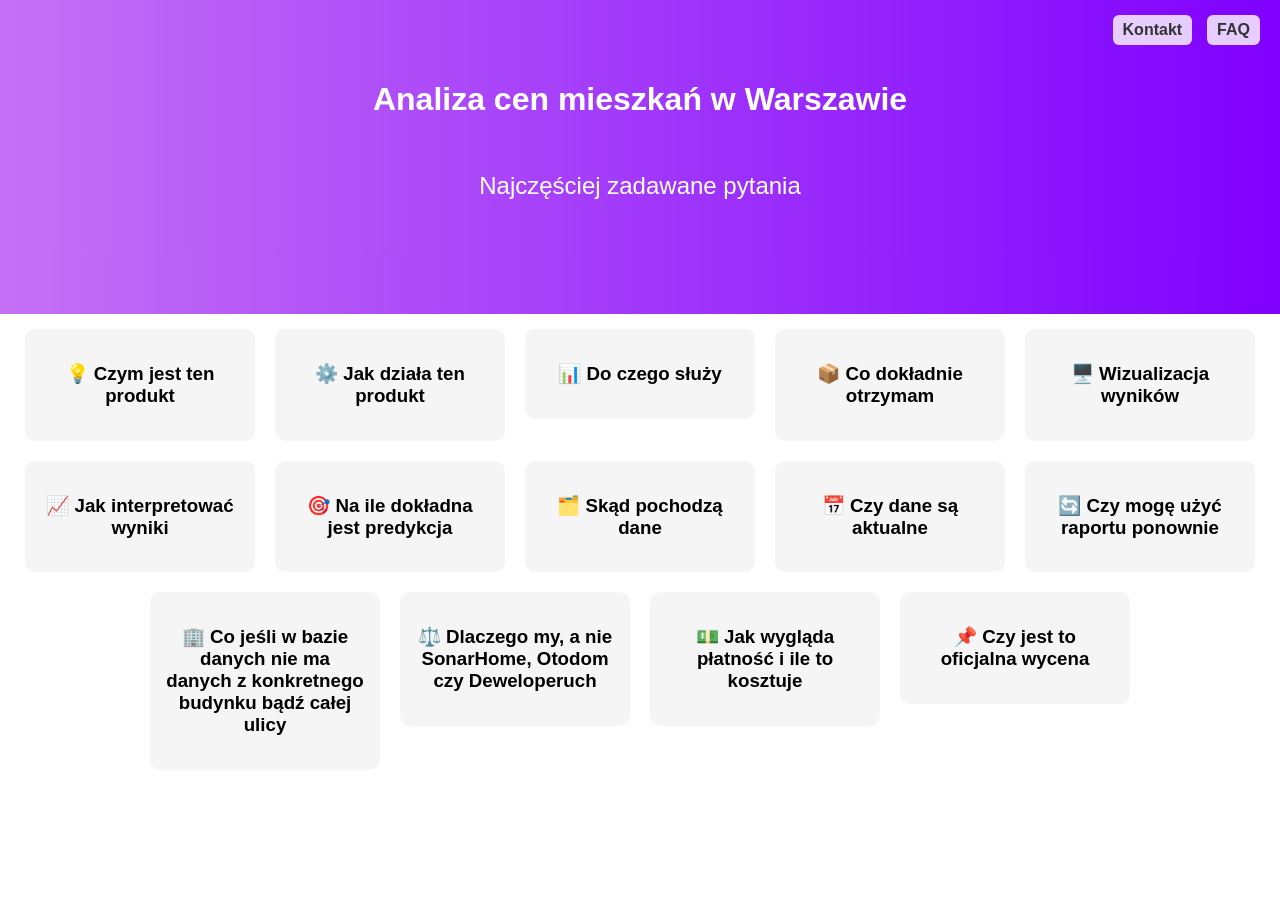
==== frontend/FAQ.html @ 6423ba49 "dodanie niegotowych front i backend" ====
<!DOCTYPE html>
<html lang="en">
<head>
    <meta charset="UTF-8">
    <title>FAQ</title>
    <link rel="stylesheet" href="stylee.css">

</head>
<body>

<div class="top-links">
    <a href="kontakt.html">Kontakt</a>
    <a href="FAQ.html">FAQ</a>
</div>


<div class="hero_violet">
    <h1>Analiza cen mieszkań w Warszawie</h1>
    <p>Najczęściej zadawane pytania</p>

</div>
<div class="features">
    <div class="feature-box-faq">
        <h3>💡 Czym jest ten produkt</h3>
        <p class = "answer">To narzędzie, które pozwala oszacować realną wartość mieszkania na podstawie rzeczywistych transakcji uzyskanych z danych Ministerstwa Rozwoju i Technologii.</p>
    </div>


    <div class="feature-box-faq">
        <h3>⚙️ Jak działa ten produkt</h3>
        <p class = "answer">Po podaniu odpowiednich danych, model uczenia maszynowego, oparty na regresji liniowej, przewiduje przybliżoną cenę za metr kwadratowy mieszkania na podstawie 50 000 faktycznych rekordów transakcyjnych. </p>
    </div>

    <div class="feature-box-faq">
        <h3>📊️ Do czego służy</h3>
        <p class = "answer">Narzędzie pomaga ocenić, czy cena mieszkania jest zawyżona, zaniżona czy też adekwatna.
        Może być wykorzystane przy zakupie, sprzedaży lub analizie inwestycji.</p>
    </div>


    <div class="feature-box-faq">
        <h3>📦️ Co dokładnie otrzymam</h3>
        <p class = "answer">Końcowym produktem jest raport zawierający predykcję wartości mieszkania dla wskazanego adresu i parametrów.
Dodatkowo raport zawiera zagregowane dane transakcyjne z najbliższej okolicy.
Jeśli ulica występuje w bazie – otrzymasz również dane dla ulicy, a jeśli dostępne są dane dla konkretnego adresu – także dla budynku.</p>
    </div>


    <div class="feature-box-faq">
        <h3>🖥️  Wizualizacja wyników</h3>
        <a href="wynikidisplay.html" class="feature-link">
            <p class = "answer">Kliknij, aby przejść do wizualizacji otrzymanych wyników</p>
        </a>
    </div>




    <div class="feature-box-faq">
        <h3>📈 Jak interpretować wyniki</h3>
        <p class = "answer">Wynik należy traktować jako realistyczną estymację ceny rynkowej, a nie dokładną wycenę notarialną.
        Najlepiej porównać go z cenami ofert i potraktować jako punkt odniesienia przy negocjacjach.</p>
    </div>




    <div class="feature-box-faq">
        <h3>🎯 Na ile dokładna jest predykcja</h3>
        <p class="answer">
            Średni błąd przewidywania wynosi około 7%.
            Oznacza to, że dla większości mieszkań model trafia bardzo blisko realnej ceny rynkowej.
            <br><br>
            Dokładność zależy jednak od dostępności danych – w lokalizacjach z dużą liczbą transakcji
            (np. popularne dzielnice) wyniki są bardziej precyzyjne.
            <br><br>
            W przypadku rzadkich adresów lub nietypowych mieszkań (np. bardzo duży metraż,
            wysoki standard, unikalna lokalizacja), odchylenie może być większe.
            <br><br>
            Raport najlepiej traktować jako solidny punkt odniesienia do oceny,
            czy dana oferta jest zawyżona lub atrakcyjna.
        </p>
    </div>

    <div class="feature-box-faq">
        <h3>🗂️ Skąd pochodzą dane</h3>
        <p class = "answer">Dane pochodzą z rejestru cen nieruchomości publikowanego przez Ministerstwo Rozwoju i Technologii (geoportal.gov.pl).
Są to oficjalne ceny transakcyjne zawarte w aktach notarialnych.</p>
    </div>



    <div class="feature-box-faq">
        <h3>📅 Czy dane są aktualne</h3>
        <p class = "answer">Dane obejmują lata 2024–obecnie i są reprezentatywne dla aktualnych warunków rynkowych.</p>
    </div>

    <div class="feature-box-faq">

        <h3>🔄 Czy mogę użyć raportu ponownie</h3>
        <p class = "answer">Po zakupie raport będzie dostępny na stronie przez godzinę od kliknięcia w "wygeneruj wyniki". Dokument ZIP z gotowymi do pobrania plikami przedstawiającymi całość raportu i danych można w tym czasie pobierać dowolnie, a pobrane pliki będą już na zawsze do Państwa dyspozycji.</p>
    </div>

    <div class="feature-box-faq">
        <h3>🏢 Co jeśli w bazie danych nie ma danych z konkretnego budynku bądź całej ulicy</h3>
        <p class = "answer">W przypadku braku budynku, raport generowany jest w głównej mierze w oparciu o dane transakcyjne ze wskazanej ulicy i najbliższej okolicy.
        <br><br>
            W przypadku braku jakichkolwiek danych ze wskazanej ulicy, raport generwoany jest w oparciu o najbliższą okolicę.
        </p>
    </div>


    <div class="feature-box-faq">
        <h3>⚖️ Dlaczego my, a nie SonarHome, Otodom czy Deweloperuch</h3>
        <p class = "answer">Na rynku istnieją różne narzędzia do analizy cen mieszkań, jednak każde z nich ma swoje ograniczenia.
<br><br>
Serwisy takie jak SonarHome oferują wyceny po podaniu danych kontaktowych (np. e-mail i telefon), co często wiąże się z dalszym kontaktem marketingowym oraz nie oferują danych z okolicy.
<br><br>
Portale ogłoszeniowe, takie jak Otodom, prezentują głównie ceny ofertowe, które mogą znacząco odbiegać od rzeczywistych cen transakcyjnych.
<br><br>
Z kolei narzędzia analizujące konkretne adresy, takie jak Deweloperuch, pokazują dane historyczne, ale nie oferują predykcji dopasowanej do parametrów konkretnego mieszkania.
<br><br>
Ten raport łączy wszystkie te elementy – wykorzystuje rzeczywiste dane transakcyjne, które podane są w raporcie i generuje spersonalizowaną predykcję ceny dla wskazanego mieszkania. Dzięki temu otrzymujesz pełniejszy i bardziej realistyczny obraz rynku niż w przypadku pojedynczych narzędzi.
        </p>

    </div>



    <div class="feature-box-faq">
        <h3>💵 Jak wygląda płatność i ile to kosztuje</h3>
        <p class = "answer">Płatność odbywa się online za pomocą bezpiecznego systemu Stripe. Po wprowadzeniu danych mieszkania zostaniesz przekierowany do formularza płatności, gdzie możesz zapłacić kartą.
            <br><br>
            Koszt raportu to 5 zł – jest to jednorazowa opłata za wygenerowanie pełnego raportu dla wybranego mieszkania. Po opłaceniu natychmiast uzyskujesz dostęp do wyników.
            <br><br>
            Nie wymagamy zakładania konta ani podawania dodatkowych danych kontaktowych – płacisz tylko za konkretny raport i od razu go otrzymujesz. </p>
    </div>

    <div class="feature-box-faq">
        <h3>📌 Czy jest to oficjalna wycena</h3>
        <p class = "answer">Nie – raport ma charakter informacyjny i nie zastępuje wyceny rzeczoznawcy majątkowego.</p>
    </div>


</div>




<script>
document.querySelectorAll(".feature-box-faq").forEach(box => {
    box.addEventListener("click", () => {
        box.classList.toggle("active");
    });
});
</script>

</body>
</html>
---- frontend/stylee.css ----
body {
    margin: 0;
    font-family: Arial;
    text-align: center;
}


.top-links {
    position: fixed;
    top: 15px;
    right: 20px;
    display: flex;
    gap: 15px;
    z-index: 999;
}

.top-links a {
    text-decoration: none;
    color: #333;
    font-weight: 600;
    background: rgba(255,255,255,0.8);
    padding: 6px 10px;
    border-radius: 6px;
}

.top-links a:hover {
    background: #fff;
}



/* HERO */
.hero {
    background: linear-gradient(to right, #4facfe, #00f2fe);
    color: white;
    padding: 60px 20px;
}

.hero_violet {
    background: linear-gradient(to right, #c471f5, #7f00ff);
    color: white;
    padding: 60px 20px;
}

.hero h1 {
    font-size: 2.5rem;
}

.hero p {
    font-size: 1.2rem;
}

.hero_violet p {
    padding: 30px;
    font-size: 1.5rem;
}



/* BUTTON */
.main-btn {
    display: inline-block;
    margin-top: 20px;
    padding: 12px 25px;
    background: white;
    color: #333;
    text-decoration: none;
    border-radius: 8px;
    font-weight: bold;
}

/* FEATURES */
.features {
    display: flex;
    justify-content: center;
    gap: 20px;
    padding: 15px;
    flex-wrap: wrap; /* 🔥 ważne */
    align-items: flex-start;
}

.feature-box {
    width: 225px;
    padding: 8px;
    border-radius: 10px;
    background: #f5f5f5;
}




.feature-box-faq {
    width: 200px;
    padding: 15px;
    border-radius: 10px;
    background: #f5f5f5;
    cursor: pointer;

}

.answer {
    display: none;
    margin-top: 10px;
}

.feature-box-faq.active .answer {
    display: block;
}



/* 📱 MOBILE */
@media (max-width: 768px) {

        .top-links {
        top: 10px;
        right: 10px;
        gap: 10px;
    }

    .top-links a {
        font-size: 14px;
        padding: 5px 8px;
    }



    .hero {
        padding: 60px 15px;
    }

    .hero h1 {
        font-size: 1.8rem;
    }

    .hero p {
        font-size: 1rem;
    }

    .features {
        flex-direction: column;
        align-items: center;
    }

    .feature-box {
        width: 90%; /* zamiast sztywnego 250px */
    }
}
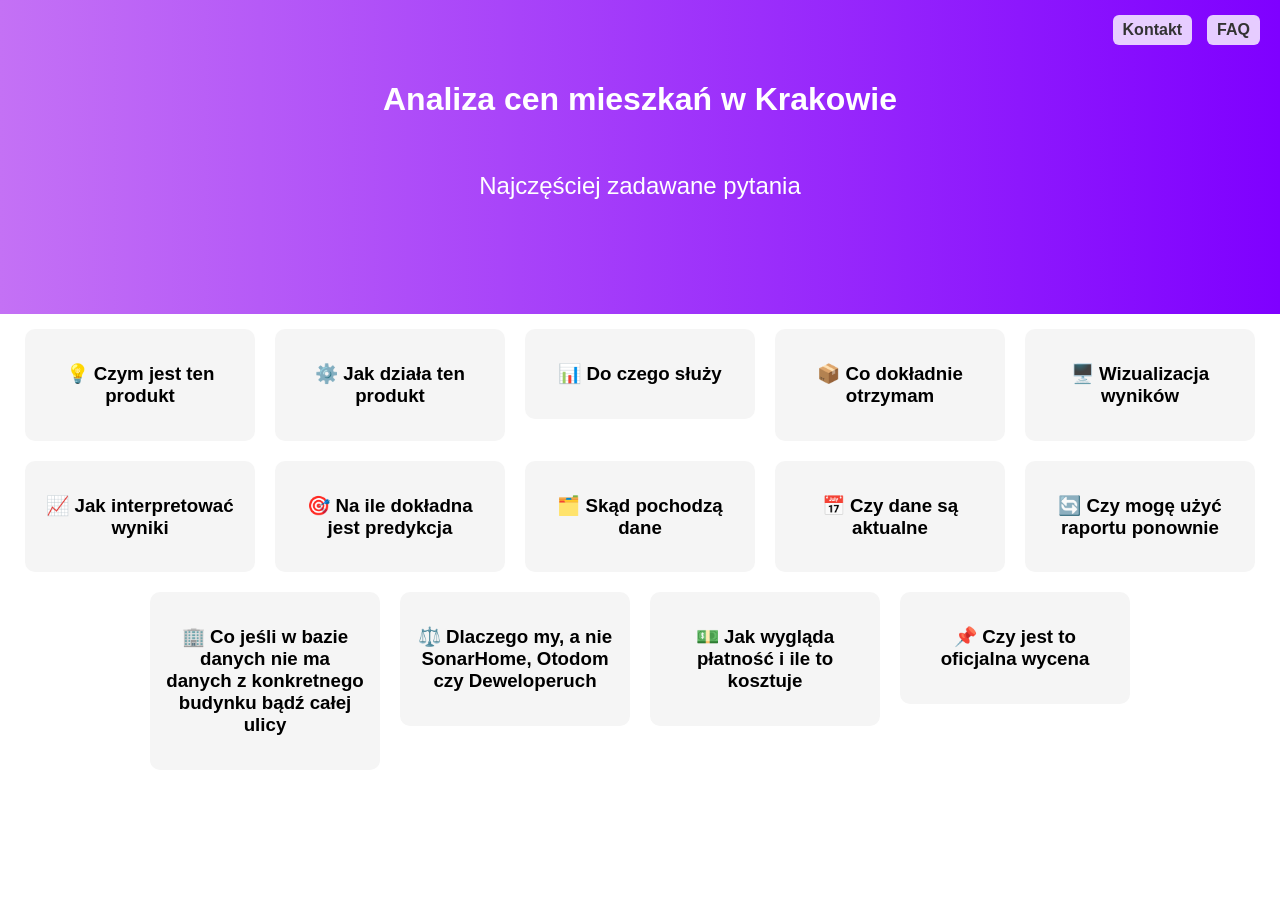
==== commit 90aa0f62: "poprawka api" ====
--- a/frontend/FAQ.html
+++ b/frontend/FAQ.html
@@ -15,7 +15,7 @@
 
 
 <div class="hero_violet">
-    <h1>Analiza cen mieszkań w Warszawie</h1>
+    <h1>Analiza cen mieszkań w Krakowie</h1>
     <p>Najczęściej zadawane pytania</p>
 
 </div>
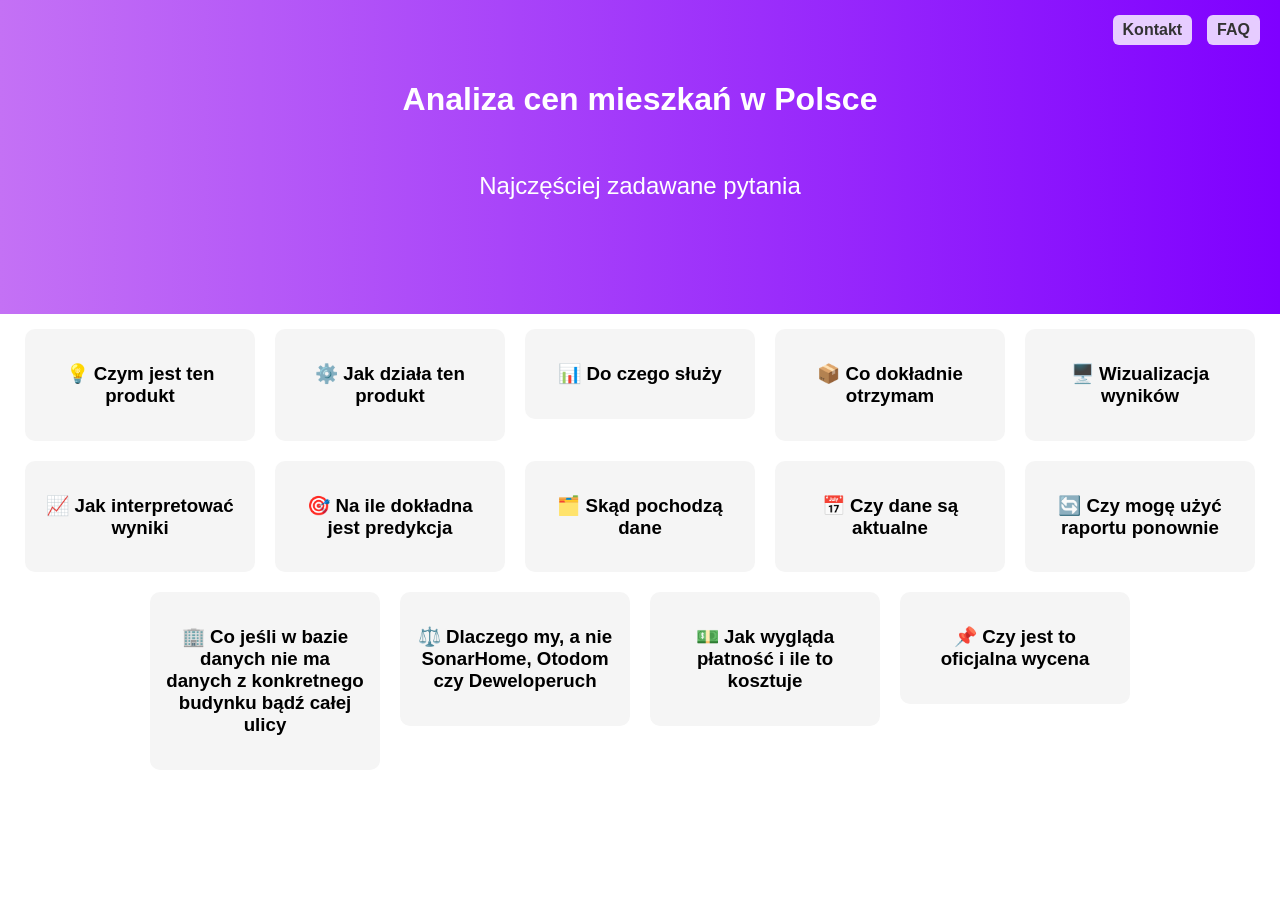
==== commit afeb842d: "poprawka w faq" ====
--- a/frontend/FAQ.html
+++ b/frontend/FAQ.html
@@ -15,7 +15,7 @@
 
 
 <div class="hero_violet">
-    <h1>Analiza cen mieszkań w Krakowie</h1>
+    <h1>Analiza cen mieszkań w Polsce</h1>
     <p>Najczęściej zadawane pytania</p>
 
 </div>
@@ -28,7 +28,7 @@
 
     <div class="feature-box-faq">
         <h3>⚙️ Jak działa ten produkt</h3>
-        <p class = "answer">Po podaniu odpowiednich danych, model uczenia maszynowego, oparty na regresji liniowej, przewiduje przybliżoną cenę za metr kwadratowy mieszkania na podstawie 50 000 faktycznych rekordów transakcyjnych. </p>
+        <p class = "answer">Po podaniu odpowiednich danych, model uczenia maszynowego, oparty na regresji liniowej, przewiduje przybliżoną cenę za metr kwadratowy mieszkania na podstawie 17 000 faktycznych rekordów transakcyjnych. </p>
     </div>
 
     <div class="feature-box-faq">
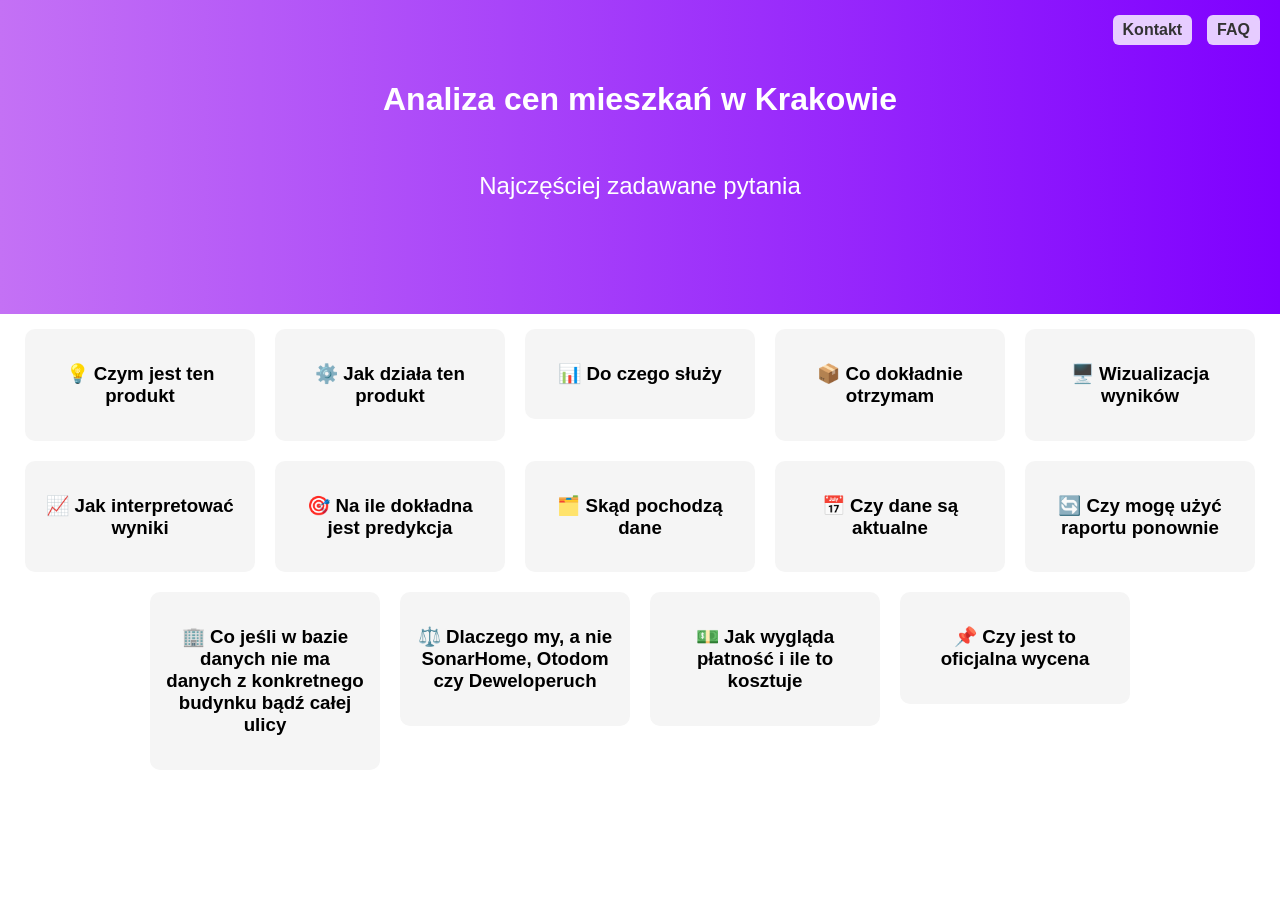
==== commit 24ad71c9: "droban zmiana w faq" ====
--- a/frontend/FAQ.html
+++ b/frontend/FAQ.html
@@ -15,7 +15,7 @@
 
 
 <div class="hero_violet">
-    <h1>Analiza cen mieszkań w Polsce</h1>
+    <h1>Analiza cen mieszkań w Krakowie</h1>
     <p>Najczęściej zadawane pytania</p>
 
 </div>
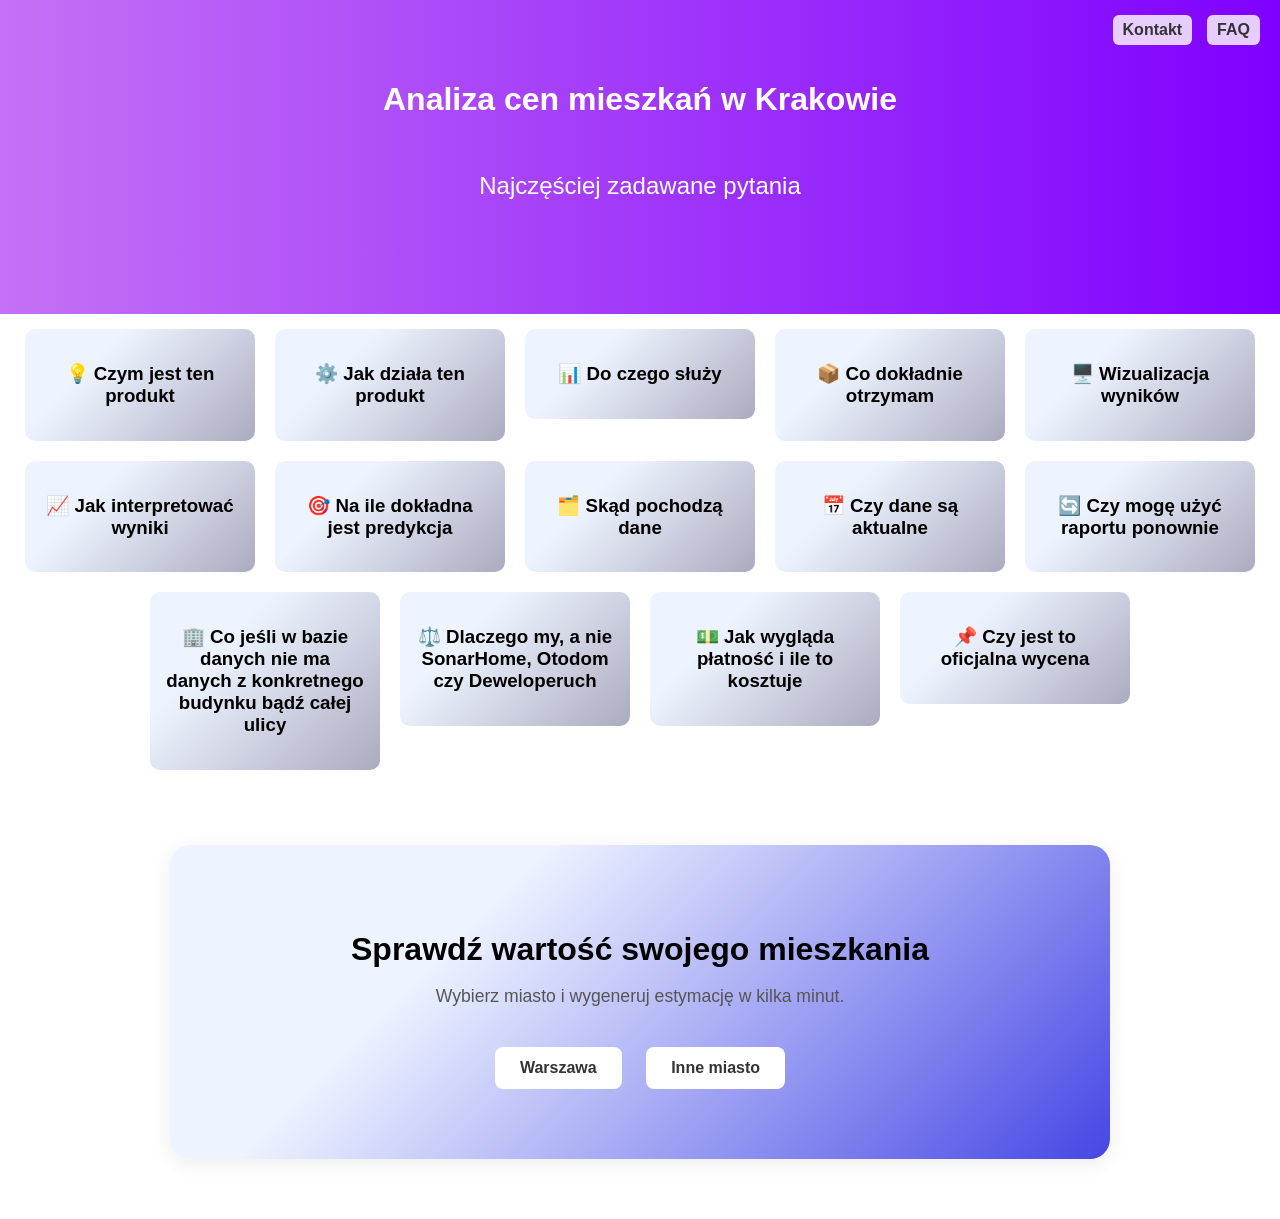
==== commit 78708735: "poprawka we froncie" ====
--- a/frontend/FAQ.html
+++ b/frontend/FAQ.html
@@ -144,7 +144,18 @@
 
 </div>
 
+<div class="cta">
+    <h2>Sprawdź wartość swojego mieszkania</h2>
+    <p>Wybierz miasto i wygeneruj estymację w kilka minut.</p>
 
+    <a href="https://krakowskieceny-pl.onrender.com/" class="main-btn">
+        Warszawa
+    </a>
+
+    <a href="https://polskieceny-pl.onrender.com" class="main-btn">
+        Inne miasto
+    </a>
+</div>
 
 
 <script>
--- a/frontend/stylee.css
+++ b/frontend/stylee.css
@@ -83,7 +83,12 @@
     width: 225px;
     padding: 8px;
     border-radius: 10px;
-    background: #f5f5f5;
+    background: linear-gradient(
+    135deg,
+    #eef4ff 30%,
+        #ababc0 100%
+
+);
 }
 
 
@@ -93,7 +98,12 @@
     width: 200px;
     padding: 15px;
     border-radius: 10px;
-    background: #f5f5f5;
+    background: linear-gradient(
+        135deg,
+        #eef4ff 30%,
+        #ababc0 100%
+
+    );
     cursor: pointer;
 
 }
@@ -107,42 +117,205 @@
     display: block;
 }
 
+.seo-text {
+    max-width: 900px;
+    margin: 30px auto;
+    padding: 5px;
+    background: linear-gradient(
+    135deg,
+    #f9fafc 30%,
+    #7b7b8a 100%
+
+
+);
+    border-radius: 12px;
+    box-shadow: 0 8px 25px rgba(0,0,0,0.05);
+    line-height: 1.7;
+
+}
+
+.seo-text h2 {
+    font-size: 28px;
+    margin-bottom: 20px;
+    color: #1a1a1a;
+}
+
+.seo-text p {
+    font-size: 16px;
+    color: #444;
+    margin-bottom: 15px;
+}
+
+.seo-text strong {
+    color: #000;
+}
+
+.cta {
+    text-align: center;
+    padding: 60px 20px;
+    margin: 60px auto;
+    max-width: 900px;
+    border-radius: 20px;
+    background: linear-gradient(
+    135deg,
+    #eef4ff 30%,
+    #4646e5 100%
+
+);
+    box-shadow: 0 4px 20px rgba(0,0,0,0.08);
+}
+
+.cta h2 {
+    font-size: 2rem;
+    margin-bottom: 15px;
+}
+
+.cta p {
+    font-size: 1.1rem;
+    color: #555;
+    margin-bottom: 30px;
+}
+
+.cta .main-btn {
+    display: inline-block;
+    margin: 10px;
+}
 
 
 /* 📱 MOBILE */
 @media (max-width: 768px) {
 
-        .top-links {
+    /* TOP LINKS */
+    .top-links {
         top: 10px;
         right: 10px;
-        gap: 10px;
+        gap: 8px;
+        flex-direction: column;
+        align-items: flex-end;
     }
 
     .top-links a {
-        font-size: 14px;
+        font-size: 13px;
         padding: 5px 8px;
     }
 
-
-
+    /* HERO */
     .hero {
-        padding: 60px 15px;
+        padding: 50px 15px;
     }
 
     .hero h1 {
-        font-size: 1.8rem;
+        font-size: 1.6rem;
+        line-height: 1.3;
     }
 
     .hero p {
-        font-size: 1rem;
-    }
-
+        font-size: 0.95rem;
+    }
+
+
+    .hero_violet {
+    padding: 50px 15px;
+}
+
+.hero_violet p {
+    font-size: 1rem;
+    padding: 15px 0;
+}
+
+    /* BUTTON */
+    .main-btn {
+        display: block;
+        width: 100%;
+        max-width: 280px;
+        margin: 10px auto;
+    }
+
+    /* FEATURES */
     .features {
         flex-direction: column;
         align-items: center;
-    }
-
-    .feature-box {
-        width: 90%; /* zamiast sztywnego 250px */
+        gap: 15px;
+    }
+
+    .feature-box,
+    .feature-box-faq {
+        width: 90%;
+        max-width: 350px;
+    }
+
+    /* SEO TEXT */
+    .seo-text {
+        margin: 20px 10px;
+        padding: 15px;
+    }
+
+    .seo-text h2 {
+        font-size: 20px;
+    }
+
+    .seo-text p {
+        font-size: 14px;
+    }
+
+    /* CTA */
+    .cta {
+        padding: 40px 15px;
+        margin: 30px 10px;
+    }
+
+    .cta h2 {
+        font-size: 1.5rem;
+    }
+
+    .cta p {
+        font-size: 1rem;
+    }
+}
+
+@media (min-width: 769px) and (max-width: 1024px) {
+
+    /* HERO */
+    .hero h1 {
+        font-size: 2rem;
+    }
+
+    .hero p {
+        font-size: 1.1rem;
+    }
+    .hero_violet {
+    padding: 50px 15px;
+}
+
+.hero_violet p {
+    font-size: 1rem;
+    padding: 15px 0;
+}
+
+    /* FEATURES */
+    .features {
+        flex-wrap: wrap;
+        gap: 15px;
+    }
+
+    .feature-box,
+    .feature-box-faq {
+        width: 45%;
+    }
+
+    /* BUTTON */
+    .main-btn {
+        margin: 10px 8px;
+    }
+
+    /* SEO TEXT */
+    .seo-text {
+        margin: 30px 20px;
+        padding: 25px;
+    }
+
+    /* CTA */
+    .cta {
+        padding: 50px 20px;
     }
 }
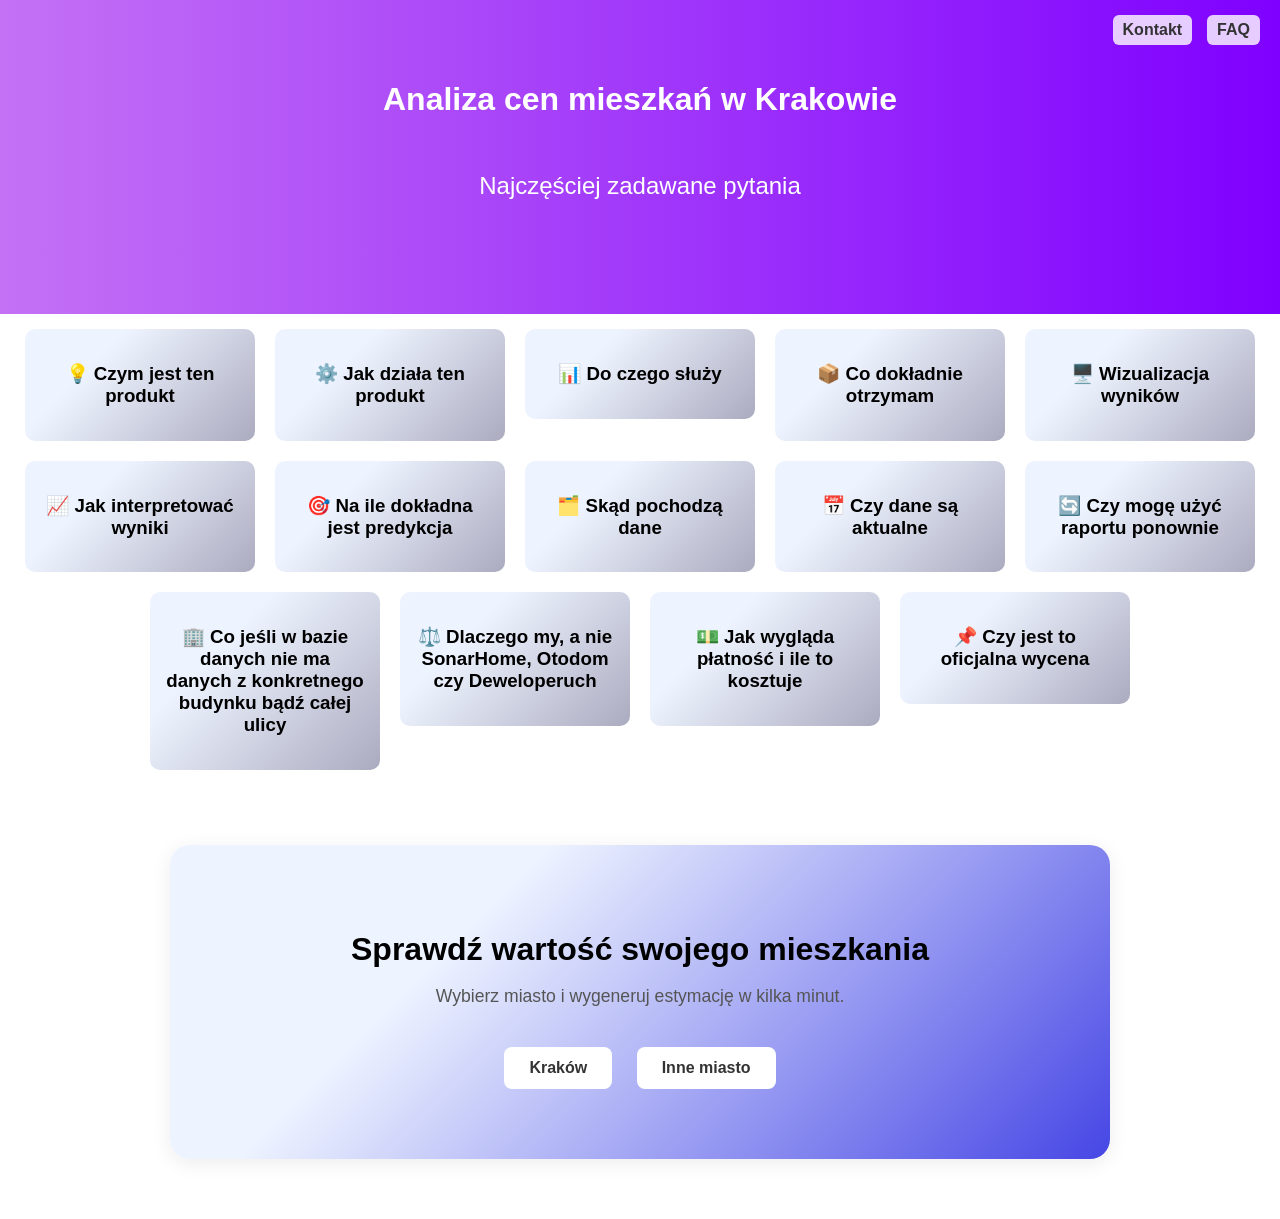
==== commit 0fa58097: "poprawka we froncie" ====
--- a/frontend/FAQ.html
+++ b/frontend/FAQ.html
@@ -149,7 +149,7 @@
     <p>Wybierz miasto i wygeneruj estymację w kilka minut.</p>
 
     <a href="https://krakowskieceny-pl.onrender.com/" class="main-btn">
-        Warszawa
+        Kraków
     </a>
 
     <a href="https://polskieceny-pl.onrender.com" class="main-btn">
